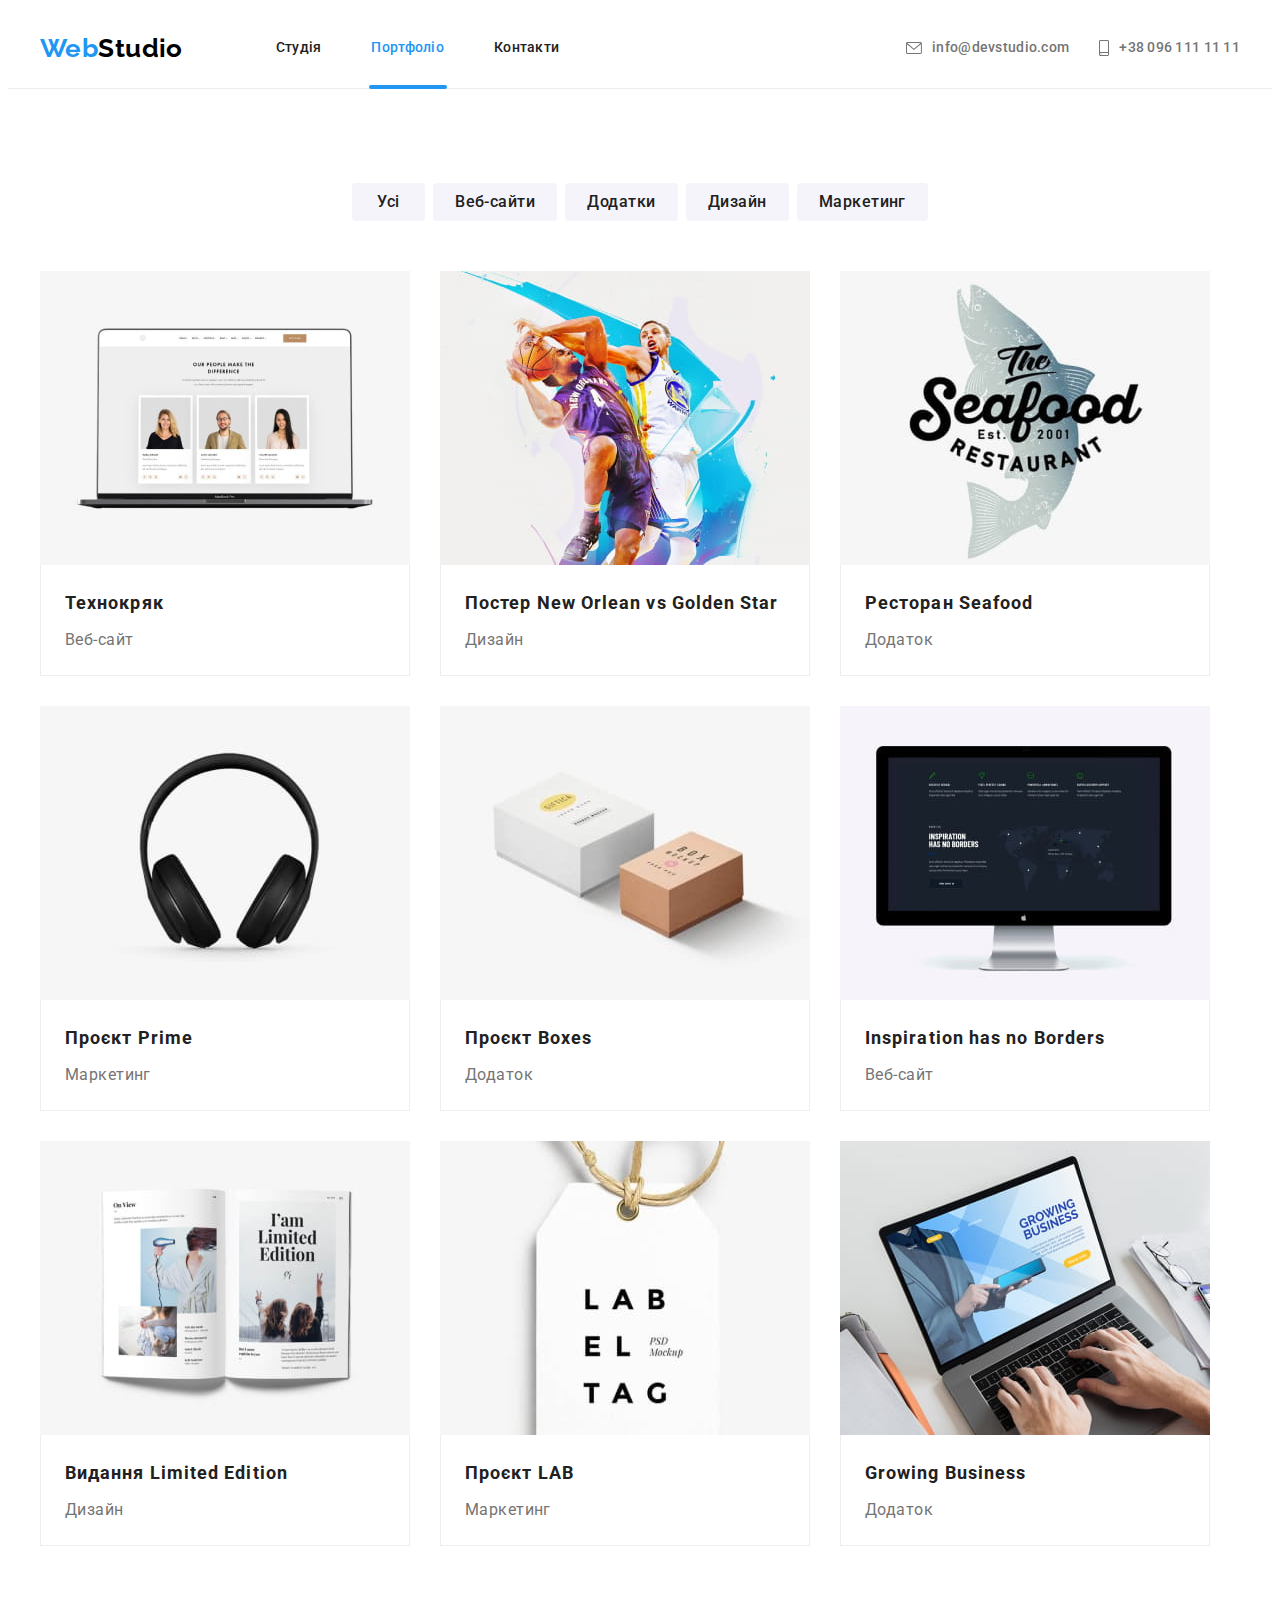
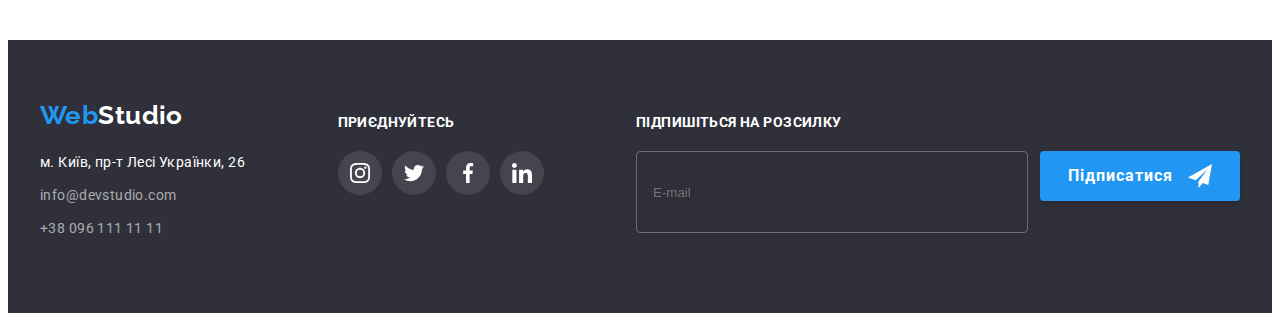
==== portfolio.html @ 0dd2a216 "Copy goit-markup-hw-06" ====
<!DOCTYPE html>
<html lang="uk">
  <head>
    <meta charset="UTF-8" />
    <meta http-equiv="X-UA-Compatible" content="IE=edge" />
    <meta name="viewport" content="width=device-width, initial-scale=1.0" />
    <title>WebStudio</title>
    <link rel="preconnect" href="https://fonts.googleapis.com" />
    <link rel="preconnect" href="https://fonts.gstatic.com" crossorigin />
    <link
      href="https://fonts.googleapis.com/css2?family=Raleway:wght@700&family=Roboto:wght@400;500;700;900&display=swap"
      rel="stylesheet"
    />
    <link
      rel="stylesheet"
      href="https://cdnjs.cloudflare.com/ajax/libs/modern-normalize/1.1.0/modern-normalize.min.css"
      integrity="sha512-wpPYUAdjBVSE4KJnH1VR1HeZfpl1ub8YT/NKx4PuQ5NmX2tKuGu6U/JRp5y+Y8XG2tV+wKQpNHVUX03MfMFn9Q=="
      crossorigin="anonymous"
      referrerpolicy="no-referrer"
    />
    <link rel="stylesheet" href="./css/styles.css" />
  </head>

  <body>
    <header class="header">
      <div class="container header-container">
        <nav class="navigation">
          <a class="logo" href="./index.html" lang="en"
            >Web<span class="color-dark">Studio</span></a
          >

          <ul class="nav-list list">
            <li class="item">
              <a class="nav-list-link link" href="./index.html">Студія</a>
            </li>
            <li class="item">
              <a class="nav-list-link link active" href="./portfolio.html">Портфоліо</a>
            </li>
            <li class="item"><a class="nav-list-link link" href="#">Контакти</a></li>
          </ul>
        </nav>
        <ul class="contacts-list list">
          <li class="item">
            <a class="link" href="mailto:info@devstudio.com" lang="en">
              <svg class="icon" width="16" height="12">
                <use href="./images/sprite.svg#envelope"></use>
              </svg>
              info@devstudio.com</a
            >
          </li>
          <li class="item">
            <a class="link" href="tel:+380961111111">
              <svg class="icon" width="10" height="16">
                <use href="./images/sprite.svg#smartphone"></use>
              </svg>
              +38 096 111 11 11
            </a>
          </li>
        </ul>
      </div>
    </header>
    <main>
      <h1 class="visually-hidden">Портфоліо</h1>

      <section class="portfolio section">
        <div class="container">
          <ul class="list portfolio-filters-list">
            <li><button class="portfolio-filters-button button" type="button">Усі</button></li>
            <li>
              <button class="portfolio-filters-button button" type="button">Веб-сайти</button>
            </li>
            <li><button class="portfolio-filters-button button" type="button">Додатки</button></li>
            <li><button class="portfolio-filters-button button" type="button">Дизайн</button></li>
            <li>
              <button class="portfolio-filters-button button" type="button">Маркетинг</button>
            </li>
          </ul>

          <ul class="list portfolio-projects-list">
            <li class="item">
              <a href="#" class="link">
                <div class="portfolio-item-wrap">
                  <img src="./images/portfolio-1.jpg" alt="Веб-сайт Технокряк" width="370" />
                  <p class="portfolio-projects-text">
                    Ресурс пропонує комплексні пропозиції з різним рівнем функціоналу та сервісів.
                    Все це дозволить відвідувачу отримати вичерпні відомості про компанію чи
                    приватну особу.
                  </p>
                </div>

                <div class="content">
                  <h2 class="title">Технокряк</h2>
                  <p class="text">Веб-сайт</p>
                </div>
              </a>
            </li>
            <li class="item">
              <a href="#" class="link">
                <div class="portfolio-item-wrap">
                  <img src="./images/portfolio-2.jpg" alt="Постер" width="370" />
                  <p class="portfolio-projects-text">
                    Ресурс пропонує комплексні пропозиції з різним рівнем функціоналу та сервісів.
                    Все це дозволить відвідувачу отримати вичерпні відомості про компанію чи
                    приватну особу.
                  </p>
                </div>

                <div class="content">
                  <h2 class="title">Постер New Orlean vs Golden Star</h2>
                  <p class="text">Дизайн</p>
                </div>
              </a>
            </li>
            <li class="item">
              <a href="#" class="link">
                <div class="portfolio-item-wrap">
                  <img src="./images/portfolio-3.jpg" alt="Логотип ресторану" width="370" />
                  <p class="portfolio-projects-text">
                    Ресурс пропонує комплексні пропозиції з різним рівнем функціоналу та сервісів.
                    Все це дозволить відвідувачу отримати вичерпні відомості про компанію чи
                    приватну особу.
                  </p>
                </div>

                <div class="content">
                  <h2 class="title">Ресторан Seafood</h2>
                  <p class="text">Додаток</p>
                </div>
              </a>
            </li>
            <li class="item">
              <a href="#" class="link">
                <div class="portfolio-item-wrap">
                  <img src="./images/portfolio-4.jpg" alt="Навушники" width="370" />
                  <p class="portfolio-projects-text">
                    Ресурс пропонує комплексні пропозиції з різним рівнем функціоналу та сервісів.
                    Все це дозволить відвідувачу отримати вичерпні відомості про компанію чи
                    приватну особу.
                  </p>
                </div>

                <div class="content">
                  <h2 class="title">Проєкт Prime</h2>
                  <p class="text">Маркетинг</p>
                </div>
              </a>
            </li>
            <li class="item">
              <a href="#" class="link">
                <div class="portfolio-item-wrap">
                  <img src="./images/portfolio-5.jpg" alt="Дві коробки" width="370" />
                  <p class="portfolio-projects-text">
                    Ресурс пропонує комплексні пропозиції з різним рівнем функціоналу та сервісів.
                    Все це дозволить відвідувачу отримати вичерпні відомості про компанію чи
                    приватну особу.
                  </p>
                </div>

                <div class="content">
                  <h2 class="title">Проєкт Boxes</h2>
                  <p class="text">Додаток</p>
                </div>
              </a>
            </li>
            <li class="item">
              <a href="#" class="link">
                <div class="portfolio-item-wrap">
                  <img src="./images/portfolio-6.jpg" alt="Монітор" width="370" />
                  <p class="portfolio-projects-text">
                    Ресурс пропонує комплексні пропозиції з різним рівнем функціоналу та сервісів.
                    Все це дозволить відвідувачу отримати вичерпні відомості про компанію чи
                    приватну особу.
                  </p>
                </div>

                <div class="content">
                  <h2 class="title">Inspiration has no Borders</h2>
                  <p class="text">Веб-сайт</p>
                </div>
              </a>
            </li>
            <li class="item">
              <a href="#" class="link">
                <div class="portfolio-item-wrap">
                  <img src="./images/portfolio-7.jpg" alt="Журнал" width="370" />
                  <p class="portfolio-projects-text">
                    Ресурс пропонує комплексні пропозиції з різним рівнем функціоналу та сервісів.
                    Все це дозволить відвідувачу отримати вичерпні відомості про компанію чи
                    приватну особу.
                  </p>
                </div>

                <div class="content">
                  <h2 class="title">Видання Limited Edition</h2>
                  <p class="text">Дизайн</p>
                </div>
              </a>
            </li>
            <li class="item">
              <a href="#" class="link">
                <div class="portfolio-item-wrap">
                  <img src="./images/portfolio-8.jpg" alt="Бірка" width="370" />
                  <p class="portfolio-projects-text">
                    Ресурс пропонує комплексні пропозиції з різним рівнем функціоналу та сервісів.
                    Все це дозволить відвідувачу отримати вичерпні відомості про компанію чи
                    приватну особу.
                  </p>
                </div>

                <div class="content">
                  <h2 class="title">Проєкт LAB</h2>
                  <p class="text">Маркетинг</p>
                </div>
              </a>
            </li>
            <li class="item">
              <a href="#" class="link">
                <div class="portfolio-item-wrap">
                  <img src="./images/portfolio-9.jpg" alt="Ноутбук" width="370" />
                  <p class="portfolio-projects-text">
                    Ресурс пропонує комплексні пропозиції з різним рівнем функціоналу та сервісів.
                    Все це дозволить відвідувачу отримати вичерпні відомості про компанію чи
                    приватну особу.
                  </p>
                </div>

                <div class="content">
                  <h2 class="title">Growing Business</h2>
                  <p class="text">Додаток</p>
                </div>
              </a>
            </li>
          </ul>
        </div>
      </section>
    </main>

    <footer class="page-footer">
      <div class="container">
        <div class="footer-content">
          <h2 class="visually-hidden">Footer</h2>

          <div class="address-content">
            <a class="logo" href="./index.html" lang="en"
              >Web<span class="color-white">Studio</span></a
            >
            <address>
              <ul class="address-list list">
                <li>
                  <a
                    class="link map"
                    href="https://goo.gl/maps/CPtrU1FHBa2aNyZL9"
                    target="_blank"
                    rel="noopener noreferrer nofollow"
                    >м. Київ, пр-т Лесі Українки, 26</a
                  >
                </li>
                <li>
                  <a class="link" href="mailto:info@devstudio.com">info@devstudio.com</a>
                </li>
                <li>
                  <a class="link" href="tel:+380961111111">+38 096 111 11 11</a>
                </li>
              </ul>
            </address>
          </div>

          <div class="socials-content">
            <h3 class="subtitle">Приєднуйтесь</h3>
            <ul class="socials list">
              <li>
                <a class="socials-item" aria-label="instagram" href="#">
                  <svg class="icon" width="20" height="20">
                    <use href="./images/sprite.svg#instagram"></use>
                  </svg>
                </a>
              </li>
              <li>
                <a class="socials-item" aria-label="twitter" href="#">
                  <svg class="icon" width="20" height="20">
                    <use href="./images/sprite.svg#twitter"></use>
                  </svg>
                </a>
              </li>
              <li>
                <a class="socials-item" aria-label="facebook" href="#">
                  <svg class="icon" width="20" height="20">
                    <use href="./images/sprite.svg#facebook"></use>
                  </svg>
                </a>
              </li>
              <li>
                <a class="socials-item" aria-label="linkedin" href="#">
                  <svg class="icon" width="20" height="20">
                    <use href="./images/sprite.svg#linkedin"></use>
                  </svg>
                </a>
              </li>
            </ul>
          </div>

          <div class="subscribe-content">
            <form class="subscribe-form subtitle" action="javascript:void(0);">
              <label class="subscribe-title" for="email">Підпишіться на розсилку</label>
              <div class="subscribe-wrap">
                <input
                  class="subscribe-input"
                  name="email"
                  type="email"
                  placeholder="E-mail"
                  id="email"
                />
                <button class="subscribe-button button" type="submit">
                  Підписатися
                  <svg class="subscribe-button-icon" width="24" height="24">
                    <use href="./images/sprite.svg#send"></use>
                  </svg>
                </button>
              </div>
            </form>
          </div>
        </div>
      </div>
    </footer>
  </body>
</html>
---- css/styles.css ----
:root {
  --primary-light-color: #ffffff;
  --secondary-light-color: #f5f4fa;
  --third-light-color: #757575;
  --primary-dark-color: #000000;
  --secondary-dark-color: #2f303a;
  --primary-text-color: #212121;
  --primary-icon-color: #afb1b8;
  --secondary-active-color: #188ce8;
  --primary-active-color: #2196f3;

  --animation-timing-function: cubic-bezier(0.4, 0, 0.2, 1);
}

body {
  color: var(--primary-text-color);
  font-family: 'Roboto', sans-serif;
  font-size: 14px;
  letter-spacing: 0.03em;
}

h1,
h2,
h3,
h4,
h5,
h6,
p {
  margin: 0;
}

ul,
ol {
  margin: 0;
  padding-left: 0;
}

img {
  display: block;
}

/* ---------------------LIST--------------------- */
.list {
  list-style-type: none;
}

/* ---------------------LINK--------------------- */
.link {
  text-decoration: none;
}

/* ---------------------VISUALLY-HIDDEN--------------------- */
.visually-hidden {
  position: absolute;
  white-space: nowrap;
  width: 1px;
  height: 1px;
  overflow: hidden;
  border: 0;
  padding: 0;
  clip: rect(0 0 0 0);
  clip-path: inset(50%);
  margin: -1px;
}

/* ---------------------TITLE--------------------- */
.title {
  margin-bottom: 50px;

  font-weight: 700;
  font-size: 36px;
  line-height: 1.17;
  text-align: center;
}

/* ---------------------CONTAINER--------------------- */
.container {
  width: 1200px;
  padding: 0 15px;
  margin-left: auto;
  margin-right: auto;
}

/* ---------------------SECTION--------------------- */

.section {
  padding-top: 94px;
  padding-bottom: 94px;
}

/* ---------------------LOGO--------------------- */
.logo {
  color: #2196f3;
  text-decoration: none;
  font-family: 'Raleway', sans-serif;
  font-weight: 700;
  font-size: 26px;
  line-height: 1.19;
}

.color-dark {
  color: var(--primary-dark-color);
}

.color-white {
  color: var(--primary-light-color);
}

/* ---------------------SOCIALS--------------------- */

.socials {
  display: flex;
  column-gap: 10px;
}

.socials-item {
  display: flex;
  justify-content: center;
  align-items: center;
  width: 44px;
  height: 44px;
  border-radius: 50%;

  transition: color 250ms var(--animation-timing-function),
    background-color 250ms var(--animation-timing-function);
}

.icon {
  fill: currentColor;
}

/* ---------------------BUTTON--------------------- */
.button {
  min-width: 200px;
  height: 50px;
  padding-top: 10px;
  padding-bottom: 10px;

  color: var(--primary-light-color);
  background-color: var(--primary-active-color);

  font-family: inherit;
  font-weight: 700;
  font-size: 16px;
  line-height: 1.88;
  letter-spacing: 0.06em;
  cursor: pointer;
  border: none;
  border-radius: 4px;

  box-shadow: 0px 4px 4px rgba(0, 0, 0, 0.15);

  transition: background-color 250ms var(--animation-timing-function);
}

.button:hover,
.button:focus {
  background-color: var(--secondary-active-color);
}

/* ---------------------HEADER--------------------- */
.header {
  border-bottom: 1px solid #ececec;
}

.header-container {
  display: flex;
}

.header .link {
  display: block;
  padding-top: 32px;
  padding-bottom: 32px;

  color: inherit;
  font-weight: 500;
  line-height: 1.14;
  letter-spacing: 0.02em;

  transition: color 250ms var(--animation-timing-function);
}

.header .link:hover,
.header .link:focus {
  color: var(--primary-active-color);
}

.header .icon {
  margin-right: 10px;
}

.contacts-list {
  display: flex;
  margin-left: auto;
  column-gap: 30px;
}

.contacts-list .link {
  display: flex;
  align-items: center;

  color: var(--third-light-color);
}

/* ---------------------NAVIGATION--------------------- */
.navigation {
  display: flex;
  align-items: center;
}

.nav-list {
  display: flex;
  margin-left: 93px;
  column-gap: 50px;
}

.nav-list-link {
  position: relative;
}

.nav-list .active {
  color: var(--primary-active-color);
}

.nav-list .active::after {
  position: absolute;
  left: -4%;
  right: -4%;
  bottom: -1px;

  content: '';
  height: 4px;
  border-radius: 2px;
  background-color: var(--primary-active-color);
}

/* ---------------------HERO--------------------- */
.hero {
  background-color: #c4c4c4;
  text-align: center;
}

.hero .fluid-container {
  max-width: 1600px;
  height: 600px;
  padding-top: 200px;
  padding-bottom: 200px;
  margin-left: auto;
  margin-right: auto;

  background-image: linear-gradient(rgba(47, 48, 58, 0.4), rgba(47, 48, 58, 0.4)),
    url(../images/hero-bg.jpg);
  background-size: cover;
  background-position: center;
}

.hero .title {
  margin-bottom: 30px;

  color: var(--primary-light-color);
  font-weight: 900;
  font-size: 44px;
  line-height: 1.36;
  letter-spacing: 0.06em;
  text-transform: uppercase;
}

.hero .button {
  width: auto;
  padding-right: 32px;
  padding-left: 32px;
}

.hero .button:hover,
.hero .button:focus {
  background-color: var(--secondary-active-color);
}

/* ---------------------QUALITY--------------------- */
.quality {
  padding-bottom: 0;
}

.quality .list {
  display: flex;
  flex-wrap: wrap;
  column-gap: 30px;
}

.quality .item {
  flex-basis: 270px;
}

.quality .fluid-icon {
  display: flex;
  justify-content: center;
  align-items: center;
  width: 270px;
  height: 120px;
  margin-bottom: 30px;

  background-color: var(--secondary-light-color);
  border-radius: 4px;
}

.quality .subtitle {
  margin-bottom: 10px;

  font-size: 14px;
  line-height: 1.14;
  text-transform: uppercase;
}

.quality .text {
  color: var(--third-light-color);
  line-height: 1.71;
}

/* ---------------------JOB--------------------- */
.job .list {
  display: flex;
  flex-wrap: wrap;
  column-gap: 30px;
}

.job-img-wrap {
  position: relative;
}

.job-subtitle {
  position: absolute;
  bottom: 0;

  display: flex;
  justify-content: center;
  align-items: center;
  width: 100%;
  height: 70px;
  background-color: rgba(47, 48, 58, 0.8);

  font-size: 14px;
  line-height: 1.14;
  text-transform: uppercase;
  color: #ffffff;
}

/* ---------------------TEAM--------------------- */
.team {
  background-color: var(--secondary-light-color);
}

.team-list {
  display: flex;
  flex-wrap: wrap;
  column-gap: 30px;

  font-size: 16px;
  line-height: 1.19;
}

.team-item {
  flex-basis: 270px;

  background-color: var(--primary-light-color);
  text-align: center;
  border-bottom-left-radius: 4px;
  border-bottom-right-radius: 4px;
  box-shadow: 0px 1px 3px rgba(0, 0, 0, 0.12), 0px 1px 1px rgba(0, 0, 0, 0.14),
    0px 2px 1px rgba(0, 0, 0, 0.2);
}

.team .content {
  padding-top: 30px;
  padding-bottom: 30px;
  padding-left: 32px;
  padding-right: 32px;
}

.team .subtitle {
  margin-bottom: 10px;

  font-size: 16px;
  font-weight: 500;
}

.team .text {
  margin-bottom: 16px;

  color: var(--third-light-color);
}

.team .socials-item {
  color: var(--primary-icon-color);
  background-color: inherit;
}

.team .socials-item:hover,
.team .socials-item:focus {
  color: var(--primary-light-color);
  background-color: var(--primary-active-color);
}

.team .icon {
  fill: currentColor;
}

/* ---------------------CLIENTS--------------------- */
.clients .list {
  display: flex;
  column-gap: 30px;
}

.clients .fluid-icon {
  display: flex;
  width: 170px;
  height: 92px;
  justify-content: center;
  align-items: center;

  color: var(--primary-icon-color);
  border: 1px solid var(--primary-icon-color);
  border-radius: 4px;

  transition: color 250ms var(--animation-timing-function),
    border-color 250ms var(--animation-timing-function);
}

.clients .fluid-icon:hover,
.clients .fluid-icon:focus {
  color: var(--primary-active-color);
  border-color: var(--primary-active-color);
}

.clients .icon {
  display: block;

  fill: currentColor;
}

/* ---------------------PORTFOLIO--------------------- */
.portfolio-filters-list {
  display: flex;
  justify-content: center;
  column-gap: 8px;
  margin-bottom: 50px;
}

.portfolio-filters-button {
  min-width: 73px;
  height: 38px;
  padding: 6px 22px;

  font-weight: 500;
  font-size: 16px;
  line-height: 1.63;
  letter-spacing: 0.03em;

  color: var(--primary-text-color);
  background-color: var(--secondary-light-color);

  box-shadow: none;

  transition: color 250ms var(--animation-timing-function),
    background-color 250ms var(--animation-timing-function),
    box-shadow 250ms var(--animation-timing-function);
}

.portfolio-filters-button:hover,
.portfolio-filters-button:focus {
  color: var(--primary-light-color);
  background-color: var(--primary-active-color);

  box-shadow: 0px 3px 1px rgba(0, 0, 0, 0.1), 0px 1px 2px rgba(0, 0, 0, 0.08),
    0px 2px 2px rgba(0, 0, 0, 0.12);
}

.portfolio-projects-list {
  display: flex;
  flex-wrap: wrap;
  gap: 30px;
}

.portfolio .item {
  flex-basis: 370px;

  transition: box-shadow 250ms var(--animation-timing-function);
}

.portfolio .item:hover,
.portfolio .item:focus {
  box-shadow: 0px 1px 1px rgba(0, 0, 0, 0.12), 0px 4px 4px rgba(0, 0, 0, 0.06),
    1px 4px 6px rgba(0, 0, 0, 0.16);
}

.portfolio-item-wrap {
  position: relative;
  overflow: hidden;
}

.portfolio-projects-text {
  position: absolute;
  top: 0;
  left: 0;
  width: 100%;
  height: 100%;
  padding: 63px 24px 0;
  transform: translate(0, 100%);

  transition: transform 250ms var(--animation-timing-function);

  background-color: rgba(33, 150, 243, 0.9);

  font-size: 18px;
  line-height: 1.56;
  color: var(--primary-light-color);
}

.portfolio .link:hover .portfolio-projects-text,
.portfolio .link:focus .portfolio-projects-text {
  transform: translate(0);
}

.portfolio .content {
  padding: 20px 24px;

  border-right: 1px solid #eeeeee;
  border-left: 1px solid #eeeeee;
  border-bottom: 1px solid #eeeeee;
}

.portfolio-projects-list .title {
  margin-bottom: 4px;

  text-align: left;
  font-size: 18px;
  line-height: 2;
  letter-spacing: 0.06em;
  color: var(--primary-text-color);
}

.portfolio-projects-list .text {
  color: var(--third-light-color);
  font-size: 16px;
  line-height: 1.88;
}

/* ---------------------FOOTER--------------------- */
.page-footer {
  background-color: var(--secondary-dark-color);
  padding-top: 60px;
  padding-bottom: 60px;
}

.footer-content {
  display: flex;
  justify-content: space-between;
}

.page-footer .content {
  width: 231px;
}

.socials-content {
  padding-top: 15px;
}

.page-footer .subtitle {
  margin-bottom: 20px;

  text-transform: uppercase;
  font-size: 14px;
  font-weight: 700;
  line-height: 1.14;

  color: var(--primary-light-color);
}

.page-footer .logo {
  display: inline-block;

  margin-bottom: 20px;
}

.address-list {
  display: flex;
  flex-direction: column;
  row-gap: 9px;
}

.page-footer .link {
  color: rgba(255, 255, 255, 0.6);
  font-style: normal;
  line-height: 1.71;

  transition: color 250ms var(--animation-timing-function);
}

.page-footer .link:hover,
.page-footer .link:focus {
  color: var(--primary-active-color);
}

.page-footer .map {
  color: var(--primary-light-color);
}

.page-footer .socials-item {
  color: var(--primary-light-color);
  background-color: rgba(255, 255, 255, 0.1);
}

.page-footer .socials-item:hover,
.page-footer .socials-item:focus {
  background-color: var(--primary-active-color);
}

.subscribe-content {
  padding-top: 15px;
}

.subscribe-title {
  display: block;
  margin-bottom: 20px;
}

.subscribe-wrap {
  display: flex;
}

.subscribe-input {
  width: 358px;
  height: 50px;
  padding: 15px 16px;

  border: 1px solid rgba(255, 255, 255, 0.3);
  filter: drop-shadow(0px 4px 4px rgba(0, 0, 0, 0.15));
  border-radius: 4px;

  background-color: inherit;
  color: var(--primary-light-color);
}

.subscribe-button {
  position: relative;

  padding-left: 28px;
  padding-right: 62px;
  margin-left: 12px;

  text-align: left;
}

.subscribe-button-icon {
  position: absolute;
  top: 50%;
  right: 28px;
  margin-left: 10px;

  transform: translateY(-50%);
}

/* ---------------------MODAL--------------------- */
.backdrop {
  position: fixed;
  top: 0;
  left: 0;
  width: 100vw;
  height: 100vh;

  background-color: rgba(0, 0, 0, 0.2);
  opacity: 1;

  transition: opacity 250ms var(--animation-timing-function);
}

.is-hidden {
  opacity: 0;
  pointer-events: none;
}

.modal {
  position: absolute;
  width: 528px;
  height: 581px;
  padding: 40px;
  top: 50%;
  left: 50%;
  transform: translate(-50%, -50%) scale(1);

  background-color: var(--primary-light-color);
  box-shadow: 0px 1px 3px rgba(0, 0, 0, 0.12), 0px 1px 1px rgba(0, 0, 0, 0.14),
    0px 2px 1px rgba(0, 0, 0, 0.2);
  border-radius: 4px;

  transition: transform 250ms var(--animation-timing-function);
}

.is-hidden .modal {
  transform: translate(-50%, -50%) scale(1.1);
}

.modal-close {
  position: absolute;
  top: 8px;
  right: 8px;
  width: 30px;
  height: 30px;
  padding: 6px;

  border-radius: 50%;
  border: 1px solid rgba(0, 0, 0, 0.1);
  background-color: var(--primary-light-color);

  cursor: pointer;
}

.modal-close-img {
  position: absolute;
  top: 50%;
  left: 50%;

  transform: translate(-50%, -50%);

  transition: fill 250ms var(--animation-timing-function);
}

.modal-close-img:hover,
.modal-close-img:focus {
  fill: var(--primary-active-color);
}

/* ---------------------LEAD-FORM--------------------- */

.lead-form {
  text-align: center;
}

.lead-form-title {
  margin-bottom: 12px;

  font-weight: 700;
  font-size: 20px;
  line-height: 1.15;
}

.lead-form-label {
  display: block;
  margin-bottom: 4px;

  text-align: left;
  font-size: 12px;
  line-height: 1.17;
  letter-spacing: 0.01em;

  color: var(--third-light-color);
}

.lead-form-wrap {
  position: relative;

  margin-bottom: 10px;
}

.lead-form-field {
  width: 100%;
  height: 40px;
  margin: 0;
  padding: 12px 16px 12px 42px;

  border: 1px solid rgba(33, 33, 33, 0.2);
  border-radius: 4px;

  transition: border-color 250ms var(--animation-timing-function);
}

.lead-form-field-comment {
  height: 120px;
  margin-bottom: 20px;
  padding-left: 12px;

  resize: none;
}

.lead-form-field:focus {
  outline: transparent;

  border-color: var(--primary-active-color);
}

.lead-form-field-comment::placeholder {
  font-size: 12px;
  line-height: 14px;
  letter-spacing: 0.01em;

  color: rgba(117, 117, 117, 0.5);
}

.lead-form-icon {
  position: absolute;
  left: 12px;
  top: 50%;

  fill: var(--primary-text-color);

  transform: translateY(-50%);

  transition: fill 250ms var(--animation-timing-function);
}

.lead-form-field:focus + .lead-form-icon {
  fill: var(--primary-active-color);
}

.lead-checkbox-label {
  display: flex;
  align-items: center;
  justify-content: center;

  margin-bottom: 30px;
}

.lead-checkbox-wrap {
  position: relative;

  width: 16px;
  height: 15px;

  margin-right: 7px;
}

.lead-checkbox-icon {
  position: absolute;
  top: 0;
  left: 0;
  width: 100%;
  height: 100%;

  transition: opacity 250ms var(--animation-timing-function);
}

.checked-icon {
  border-radius: 2px;
  background-color: var(--primary-active-color);
}

.lead-orig-checkbox:checked ~ .empty-icon {
  opacity: 0;
}

.lead-orig-checkbox:not(:checked) ~ .checked-icon {
  opacity: 0;
}

.lead-checkbox-text {
  font-size: 14px;
  line-height: 1.71;

  color: var(--third-light-color);
}

.lead-checkbox-link {
  margin-left: 4px;

  color: var(--primary-active-color);
}
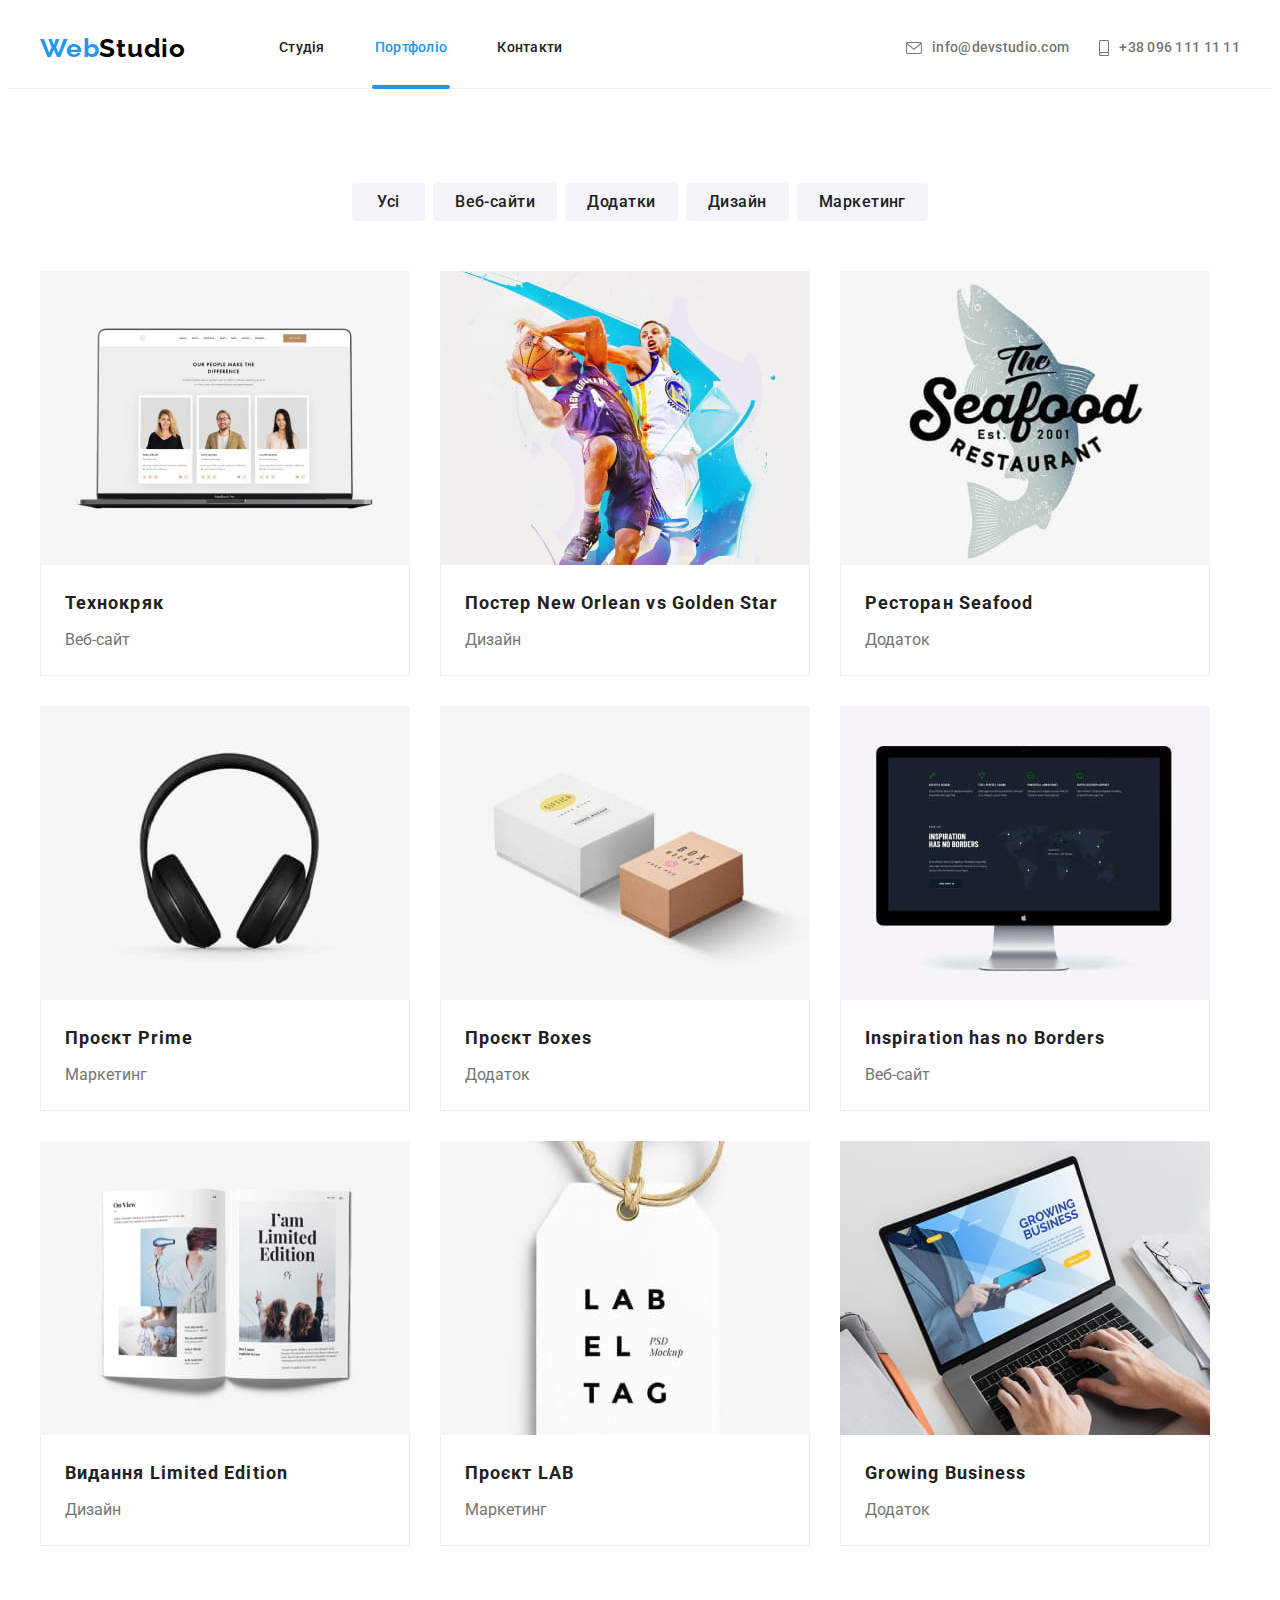
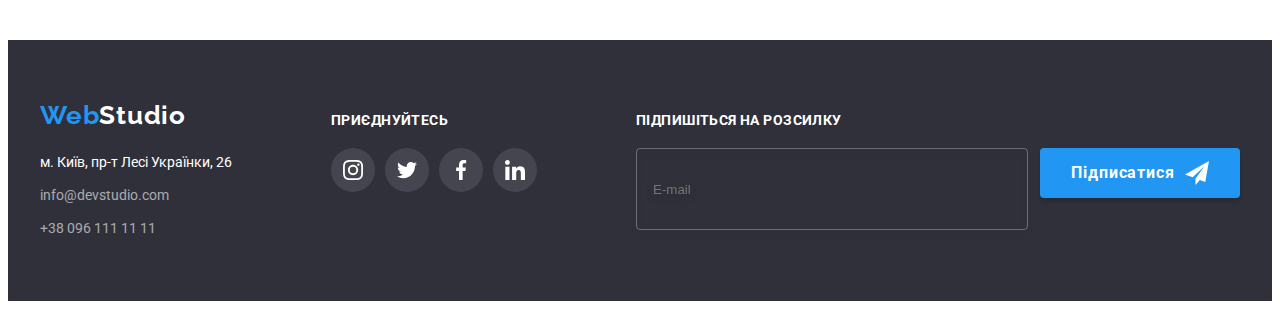
==== commit 38d46cc9: "Recast in scss" ====
--- a/portfolio.html
+++ b/portfolio.html
@@ -18,39 +18,44 @@
       crossorigin="anonymous"
       referrerpolicy="no-referrer"
     />
-    <link rel="stylesheet" href="./css/styles.css" />
+    <link rel="stylesheet" href="./css/main.min.css" />
   </head>
 
   <body>
-    <header class="header">
-      <div class="container header-container">
+    <header class="page-header">
+      <div class="container container--header">
         <nav class="navigation">
           <a class="logo" href="./index.html" lang="en"
-            >Web<span class="color-dark">Studio</span></a
+            >Web<span class="logo--color-dark">Studio</span></a
           >
 
-          <ul class="nav-list list">
-            <li class="item">
-              <a class="nav-list-link link" href="./index.html">Студія</a>
-            </li>
-            <li class="item">
-              <a class="nav-list-link link active" href="./portfolio.html">Портфоліо</a>
-            </li>
-            <li class="item"><a class="nav-list-link link" href="#">Контакти</a></li>
+          <ul class="navigation__list list">
+            <li class="navigation__item">
+              <a class="navigation__link link" href="./index.html">Студія</a>
+            </li>
+            <li class="navigation__item">
+              <a class="navigation__link link navigation__link--active" href="./portfolio.html"
+                >Портфоліо</a
+              >
+            </li>
+            <li class="navigation__item">
+              <a class="navigation__link link" href="#">Контакти</a>
+            </li>
           </ul>
         </nav>
-        <ul class="contacts-list list">
-          <li class="item">
-            <a class="link" href="mailto:info@devstudio.com" lang="en">
-              <svg class="icon" width="16" height="12">
+
+        <ul class="contacts list">
+          <li class="contacts__item">
+            <a class="contacts__link link" href="mailto:info@devstudio.com" lang="en">
+              <svg class="contacts__icon" width="16" height="12">
                 <use href="./images/sprite.svg#envelope"></use>
               </svg>
               info@devstudio.com</a
             >
           </li>
-          <li class="item">
-            <a class="link" href="tel:+380961111111">
-              <svg class="icon" width="10" height="16">
+          <li class="contacts__item">
+            <a class="contacts__link link" href="tel:+380961111111">
+              <svg class="contacts__icon" width="10" height="16">
                 <use href="./images/sprite.svg#smartphone"></use>
               </svg>
               +38 096 111 11 11
@@ -59,174 +64,215 @@
         </ul>
       </div>
     </header>
+
     <main>
       <h1 class="visually-hidden">Портфоліо</h1>
 
-      <section class="portfolio section">
+      <section class="portfolio">
         <div class="container">
-          <ul class="list portfolio-filters-list">
-            <li><button class="portfolio-filters-button button" type="button">Усі</button></li>
-            <li>
-              <button class="portfolio-filters-button button" type="button">Веб-сайти</button>
-            </li>
-            <li><button class="portfolio-filters-button button" type="button">Додатки</button></li>
-            <li><button class="portfolio-filters-button button" type="button">Дизайн</button></li>
-            <li>
-              <button class="portfolio-filters-button button" type="button">Маркетинг</button>
+          <ul class="list portfolio__filters">
+            <li><button class="portfolio__button button" type="button">Усі</button></li>
+            <li>
+              <button class="portfolio__button button" type="button">Веб-сайти</button>
+            </li>
+            <li><button class="portfolio__button button" type="button">Додатки</button></li>
+            <li><button class="portfolio__button button" type="button">Дизайн</button></li>
+            <li>
+              <button class="portfolio__button button" type="button">Маркетинг</button>
             </li>
           </ul>
 
-          <ul class="list portfolio-projects-list">
-            <li class="item">
-              <a href="#" class="link">
-                <div class="portfolio-item-wrap">
+          <ul class="list portfolio__projects">
+            <li class="portfolio__item">
+              <a href="#" class="portfolio__link link">
+                <div class="portfolio__wrap">
                   <img src="./images/portfolio-1.jpg" alt="Веб-сайт Технокряк" width="370" />
-                  <p class="portfolio-projects-text">
-                    Ресурс пропонує комплексні пропозиції з різним рівнем функціоналу та сервісів.
-                    Все це дозволить відвідувачу отримати вичерпні відомості про компанію чи
-                    приватну особу.
-                  </p>
-                </div>
-
-                <div class="content">
-                  <h2 class="title">Технокряк</h2>
-                  <p class="text">Веб-сайт</p>
-                </div>
-              </a>
-            </li>
-            <li class="item">
-              <a href="#" class="link">
-                <div class="portfolio-item-wrap">
-                  <img src="./images/portfolio-2.jpg" alt="Постер" width="370" />
-                  <p class="portfolio-projects-text">
-                    Ресурс пропонує комплексні пропозиції з різним рівнем функціоналу та сервісів.
-                    Все це дозволить відвідувачу отримати вичерпні відомості про компанію чи
-                    приватну особу.
-                  </p>
-                </div>
-
-                <div class="content">
-                  <h2 class="title">Постер New Orlean vs Golden Star</h2>
-                  <p class="text">Дизайн</p>
-                </div>
-              </a>
-            </li>
-            <li class="item">
-              <a href="#" class="link">
-                <div class="portfolio-item-wrap">
-                  <img src="./images/portfolio-3.jpg" alt="Логотип ресторану" width="370" />
-                  <p class="portfolio-projects-text">
-                    Ресурс пропонує комплексні пропозиції з різним рівнем функціоналу та сервісів.
-                    Все це дозволить відвідувачу отримати вичерпні відомості про компанію чи
-                    приватну особу.
-                  </p>
-                </div>
-
-                <div class="content">
-                  <h2 class="title">Ресторан Seafood</h2>
-                  <p class="text">Додаток</p>
-                </div>
-              </a>
-            </li>
-            <li class="item">
-              <a href="#" class="link">
-                <div class="portfolio-item-wrap">
-                  <img src="./images/portfolio-4.jpg" alt="Навушники" width="370" />
-                  <p class="portfolio-projects-text">
-                    Ресурс пропонує комплексні пропозиції з різним рівнем функціоналу та сервісів.
-                    Все це дозволить відвідувачу отримати вичерпні відомості про компанію чи
-                    приватну особу.
-                  </p>
-                </div>
-
-                <div class="content">
-                  <h2 class="title">Проєкт Prime</h2>
-                  <p class="text">Маркетинг</p>
-                </div>
-              </a>
-            </li>
-            <li class="item">
-              <a href="#" class="link">
-                <div class="portfolio-item-wrap">
-                  <img src="./images/portfolio-5.jpg" alt="Дві коробки" width="370" />
-                  <p class="portfolio-projects-text">
-                    Ресурс пропонує комплексні пропозиції з різним рівнем функціоналу та сервісів.
-                    Все це дозволить відвідувачу отримати вичерпні відомості про компанію чи
-                    приватну особу.
-                  </p>
-                </div>
-
-                <div class="content">
-                  <h2 class="title">Проєкт Boxes</h2>
-                  <p class="text">Додаток</p>
-                </div>
-              </a>
-            </li>
-            <li class="item">
-              <a href="#" class="link">
-                <div class="portfolio-item-wrap">
-                  <img src="./images/portfolio-6.jpg" alt="Монітор" width="370" />
-                  <p class="portfolio-projects-text">
-                    Ресурс пропонує комплексні пропозиції з різним рівнем функціоналу та сервісів.
-                    Все це дозволить відвідувачу отримати вичерпні відомості про компанію чи
-                    приватну особу.
-                  </p>
-                </div>
-
-                <div class="content">
-                  <h2 class="title">Inspiration has no Borders</h2>
-                  <p class="text">Веб-сайт</p>
-                </div>
-              </a>
-            </li>
-            <li class="item">
-              <a href="#" class="link">
-                <div class="portfolio-item-wrap">
-                  <img src="./images/portfolio-7.jpg" alt="Журнал" width="370" />
-                  <p class="portfolio-projects-text">
-                    Ресурс пропонує комплексні пропозиції з різним рівнем функціоналу та сервісів.
-                    Все це дозволить відвідувачу отримати вичерпні відомості про компанію чи
-                    приватну особу.
-                  </p>
-                </div>
-
-                <div class="content">
-                  <h2 class="title">Видання Limited Edition</h2>
-                  <p class="text">Дизайн</p>
-                </div>
-              </a>
-            </li>
-            <li class="item">
-              <a href="#" class="link">
-                <div class="portfolio-item-wrap">
-                  <img src="./images/portfolio-8.jpg" alt="Бірка" width="370" />
-                  <p class="portfolio-projects-text">
-                    Ресурс пропонує комплексні пропозиції з різним рівнем функціоналу та сервісів.
-                    Все це дозволить відвідувачу отримати вичерпні відомості про компанію чи
-                    приватну особу.
-                  </p>
-                </div>
-
-                <div class="content">
-                  <h2 class="title">Проєкт LAB</h2>
-                  <p class="text">Маркетинг</p>
-                </div>
-              </a>
-            </li>
-            <li class="item">
-              <a href="#" class="link">
-                <div class="portfolio-item-wrap">
-                  <img src="./images/portfolio-9.jpg" alt="Ноутбук" width="370" />
-                  <p class="portfolio-projects-text">
-                    Ресурс пропонує комплексні пропозиції з різним рівнем функціоналу та сервісів.
-                    Все це дозволить відвідувачу отримати вичерпні відомості про компанію чи
-                    приватну особу.
-                  </p>
-                </div>
-
-                <div class="content">
-                  <h2 class="title">Growing Business</h2>
-                  <p class="text">Додаток</p>
+                  <p class="portfolio__description">
+                    Ресурс пропонує комплексні пропозиції з різним рівнем функціоналу та сервісів.
+                    Все це дозволить відвідувачу отримати вичерпні відомості про компанію чи
+                    приватну особу.
+                  </p>
+                </div>
+
+                <div class="portfolio__data">
+                  <h2 class="portfolio__title">Технокряк</h2>
+                  <p class="portfolio__text">Веб-сайт</p>
+                </div>
+              </a>
+            </li>
+            <li class="portfolio__item">
+              <a href="#" class="portfolio__link link">
+                <div class="portfolio__wrap">
+                  <img
+                    class="portfolio__image"
+                    src="./images/portfolio-2.jpg"
+                    alt="Постер"
+                    width="370"
+                  />
+                  <p class="portfolio__description">
+                    Ресурс пропонує комплексні пропозиції з різним рівнем функціоналу та сервісів.
+                    Все це дозволить відвідувачу отримати вичерпні відомості про компанію чи
+                    приватну особу.
+                  </p>
+                </div>
+
+                <div class="portfolio__data">
+                  <h2 class="portfolio__title">Постер New Orlean vs Golden Star</h2>
+                  <p class="portfolio__text">Дизайн</p>
+                </div>
+              </a>
+            </li>
+            <li class="portfolio__item">
+              <a href="#" class="portfolio__link link">
+                <div class="portfolio__wrap">
+                  <img
+                    class="portfolio__image"
+                    src="./images/portfolio-3.jpg"
+                    alt="Логотип ресторану"
+                    width="370"
+                  />
+                  <p class="portfolio__description">
+                    Ресурс пропонує комплексні пропозиції з різним рівнем функціоналу та сервісів.
+                    Все це дозволить відвідувачу отримати вичерпні відомості про компанію чи
+                    приватну особу.
+                  </p>
+                </div>
+
+                <div class="portfolio__data">
+                  <h2 class="portfolio__title">Ресторан Seafood</h2>
+                  <p class="portfolio__text">Додаток</p>
+                </div>
+              </a>
+            </li>
+            <li class="portfolio__item">
+              <a href="#" class="portfolio__link link">
+                <div class="portfolio__wrap">
+                  <img
+                    class="portfolio__image"
+                    src="./images/portfolio-4.jpg"
+                    alt="Навушники"
+                    width="370"
+                  />
+                  <p class="portfolio__description">
+                    Ресурс пропонує комплексні пропозиції з різним рівнем функціоналу та сервісів.
+                    Все це дозволить відвідувачу отримати вичерпні відомості про компанію чи
+                    приватну особу.
+                  </p>
+                </div>
+
+                <div class="portfolio__data">
+                  <h2 class="portfolio__title">Проєкт Prime</h2>
+                  <p class="portfolio__text">Маркетинг</p>
+                </div>
+              </a>
+            </li>
+            <li class="portfolio__item">
+              <a href="#" class="portfolio__link link">
+                <div class="portfolio__wrap">
+                  <img
+                    class="portfolio__image"
+                    src="./images/portfolio-5.jpg"
+                    alt="Дві коробки"
+                    width="370"
+                  />
+                  <p class="portfolio__description">
+                    Ресурс пропонує комплексні пропозиції з різним рівнем функціоналу та сервісів.
+                    Все це дозволить відвідувачу отримати вичерпні відомості про компанію чи
+                    приватну особу.
+                  </p>
+                </div>
+
+                <div class="portfolio__data">
+                  <h2 class="portfolio__title">Проєкт Boxes</h2>
+                  <p class="portfolio__text">Додаток</p>
+                </div>
+              </a>
+            </li>
+            <li class="portfolio__item">
+              <a href="#" class="portfolio__link link">
+                <div class="portfolio__wrap">
+                  <img
+                    class="portfolio__image"
+                    src="./images/portfolio-6.jpg"
+                    alt="Монітор"
+                    width="370"
+                  />
+                  <p class="portfolio__description">
+                    Ресурс пропонує комплексні пропозиції з різним рівнем функціоналу та сервісів.
+                    Все це дозволить відвідувачу отримати вичерпні відомості про компанію чи
+                    приватну особу.
+                  </p>
+                </div>
+
+                <div class="portfolio__data">
+                  <h2 class="portfolio__title">Inspiration has no Borders</h2>
+                  <p class="portfolio__text">Веб-сайт</p>
+                </div>
+              </a>
+            </li>
+            <li class="portfolio__item">
+              <a href="#" class="portfolio__link link">
+                <div class="portfolio__wrap">
+                  <img
+                    class="portfolio__image"
+                    src="./images/portfolio-7.jpg"
+                    alt="Журнал"
+                    width="370"
+                  />
+                  <p class="portfolio__description">
+                    Ресурс пропонує комплексні пропозиції з різним рівнем функціоналу та сервісів.
+                    Все це дозволить відвідувачу отримати вичерпні відомості про компанію чи
+                    приватну особу.
+                  </p>
+                </div>
+
+                <div class="portfolio__data">
+                  <h2 class="portfolio__title">Видання Limited Edition</h2>
+                  <p class="portfolio__text">Дизайн</p>
+                </div>
+              </a>
+            </li>
+            <li class="portfolio__item">
+              <a href="#" class="portfolio__link link">
+                <div class="portfolio__wrap">
+                  <img
+                    class="portfolio__image"
+                    src="./images/portfolio-8.jpg"
+                    alt="Бірка"
+                    width="370"
+                  />
+                  <p class="portfolio__description">
+                    Ресурс пропонує комплексні пропозиції з різним рівнем функціоналу та сервісів.
+                    Все це дозволить відвідувачу отримати вичерпні відомості про компанію чи
+                    приватну особу.
+                  </p>
+                </div>
+
+                <div class="portfolio__data">
+                  <h2 class="portfolio__title">Проєкт LAB</h2>
+                  <p class="portfolio__text">Маркетинг</p>
+                </div>
+              </a>
+            </li>
+            <li class="portfolio__item">
+              <a href="#" class="portfolio__link link">
+                <div class="portfolio__wrap">
+                  <img
+                    class="portfolio__image"
+                    src="./images/portfolio-9.jpg"
+                    alt="Ноутбук"
+                    width="370"
+                  />
+                  <p class="portfolio__description">
+                    Ресурс пропонує комплексні пропозиції з різним рівнем функціоналу та сервісів.
+                    Все це дозволить відвідувачу отримати вичерпні відомості про компанію чи
+                    приватну особу.
+                  </p>
+                </div>
+
+                <div class="portfolio__data">
+                  <h2 class="portfolio__title">Growing Business</h2>
+                  <p class="portfolio__text">Додаток</p>
                 </div>
               </a>
             </li>
@@ -236,89 +282,102 @@
     </main>
 
     <footer class="page-footer">
-      <div class="container">
-        <div class="footer-content">
-          <h2 class="visually-hidden">Footer</h2>
-
-          <div class="address-content">
-            <a class="logo" href="./index.html" lang="en"
-              >Web<span class="color-white">Studio</span></a
-            >
-            <address>
-              <ul class="address-list list">
-                <li>
-                  <a
-                    class="link map"
-                    href="https://goo.gl/maps/CPtrU1FHBa2aNyZL9"
-                    target="_blank"
-                    rel="noopener noreferrer nofollow"
-                    >м. Київ, пр-т Лесі Українки, 26</a
-                  >
-                </li>
-                <li>
-                  <a class="link" href="mailto:info@devstudio.com">info@devstudio.com</a>
-                </li>
-                <li>
-                  <a class="link" href="tel:+380961111111">+38 096 111 11 11</a>
-                </li>
-              </ul>
-            </address>
-          </div>
-
-          <div class="socials-content">
-            <h3 class="subtitle">Приєднуйтесь</h3>
-            <ul class="socials list">
-              <li>
-                <a class="socials-item" aria-label="instagram" href="#">
-                  <svg class="icon" width="20" height="20">
-                    <use href="./images/sprite.svg#instagram"></use>
-                  </svg>
-                </a>
+      <div class="container container--footer">
+        <h2 class="visually-hidden">Footer</h2>
+
+        <div class="page-footer__content page-footer__content--padding-none">
+          <a class="page-footer__logo logo" href="./index.html" lang="en"
+            >Web<span class="logo--color-light">Studio</span></a
+          >
+          <address class="address">
+            <ul class="address__list list">
+              <li class="address__item">
+                <a
+                  class="address__link address__link--white"
+                  href="https://goo.gl/maps/CPtrU1FHBa2aNyZL9"
+                  target="_blank"
+                  rel="noopener noreferrer nofollow"
+                  >м. Київ, пр-т Лесі Українки, 26</a
+                >
               </li>
-              <li>
-                <a class="socials-item" aria-label="twitter" href="#">
-                  <svg class="icon" width="20" height="20">
-                    <use href="./images/sprite.svg#twitter"></use>
-                  </svg>
-                </a>
+              <li class="address__item">
+                <a class="address__link" href="mailto:info@devstudio.com">info@devstudio.com</a>
               </li>
-              <li>
-                <a class="socials-item" aria-label="facebook" href="#">
-                  <svg class="icon" width="20" height="20">
-                    <use href="./images/sprite.svg#facebook"></use>
-                  </svg>
-                </a>
-              </li>
-              <li>
-                <a class="socials-item" aria-label="linkedin" href="#">
-                  <svg class="icon" width="20" height="20">
-                    <use href="./images/sprite.svg#linkedin"></use>
-                  </svg>
-                </a>
+              <li class="address__item">
+                <a class="address__link" href="tel:+380961111111">+38 096 111 11 11</a>
               </li>
             </ul>
-          </div>
-
-          <div class="subscribe-content">
-            <form class="subscribe-form subtitle" action="javascript:void(0);">
-              <label class="subscribe-title" for="email">Підпишіться на розсилку</label>
-              <div class="subscribe-wrap">
-                <input
-                  class="subscribe-input"
-                  name="email"
-                  type="email"
-                  placeholder="E-mail"
-                  id="email"
-                />
-                <button class="subscribe-button button" type="submit">
-                  Підписатися
-                  <svg class="subscribe-button-icon" width="24" height="24">
-                    <use href="./images/sprite.svg#send"></use>
-                  </svg>
-                </button>
-              </div>
-            </form>
-          </div>
+          </address>
+        </div>
+
+        <div class="page-footer__content">
+          <h3 class="page-footer__subtitle">Приєднуйтесь</h3>
+          <ul class="socials list">
+            <li>
+              <a
+                class="socials__link socials__link--footer-colors link"
+                aria-label="instagram"
+                href="#"
+              >
+                <svg class="socials__icon" width="20" height="20">
+                  <use href="./images/sprite.svg#instagram"></use>
+                </svg>
+              </a>
+            </li>
+            <li>
+              <a
+                class="socials__link socials__link--footer-colors link"
+                aria-label="twitter"
+                href="#"
+              >
+                <svg class="socials__icon" width="20" height="20">
+                  <use href="./images/sprite.svg#twitter"></use>
+                </svg>
+              </a>
+            </li>
+            <li>
+              <a
+                class="socials__link socials__link--footer-colors link"
+                aria-label="facebook"
+                href="#"
+              >
+                <svg class="socials__icon" width="20" height="20">
+                  <use href="./images/sprite.svg#facebook"></use>
+                </svg>
+              </a>
+            </li>
+            <li>
+              <a
+                class="socials__link socials__link--footer-colors link"
+                aria-label="linkedin"
+                href="#"
+              >
+                <svg class="socials__icon" width="20" height="20">
+                  <use href="./images/sprite.svg#linkedin"></use>
+                </svg>
+              </a>
+            </li>
+          </ul>
+        </div>
+
+        <div class="page-footer__content">
+          <h3 class="page-footer__subtitle">Підпишіться на розсилку</h3>
+
+          <form class="subscribe-form" action="javascript:void(0);">
+            <input
+              class="subscribe-form__input"
+              name="email"
+              type="email"
+              placeholder="E-mail"
+              id="email"
+            />
+            <button class="subscribe-form__button button" type="submit">
+              Підписатися
+              <svg class="button__icon" width="24" height="24">
+                <use href="./images/sprite.svg#send"></use>
+              </svg>
+            </button>
+          </form>
         </div>
       </div>
     </footer>
--- a/css/main.min.css
+++ b/css/main.min.css
@@ -0,0 +1 @@
+body{color:#212121;font-family:"Roboto",sans-serif;font-size:14px}h1,h2,h3,h4,h5,h6,p{margin:0}ul,ol{margin:0;padding-left:0}img{display:block}.portfolio,.clients,.team,.job{padding-top:94px;padding-bottom:94px}.visually-hidden{position:absolute;white-space:nowrap;width:1px;height:1px;overflow:hidden;border:0;padding:0;clip:rect(0 0 0 0);-webkit-clip-path:inset(50%);clip-path:inset(50%);margin:-1px}.container{width:1200px;padding:0 15px;margin-left:auto;margin-right:auto}.container--header{display:-webkit-box;display:-ms-flexbox;display:flex}.container--footer{display:-webkit-box;display:-ms-flexbox;display:flex;-webkit-box-pack:justify;-ms-flex-pack:justify;justify-content:space-between}.link{color:inherit;text-decoration:none}.list{list-style-type:none}.logo{color:#2196f3;text-decoration:none;font-family:"Raleway",sans-serif;font-weight:700;font-size:26px;line-height:1.19;letter-spacing:.03em}.logo--color-dark{color:#000}.logo--color-light{color:#fff}.button{display:-webkit-inline-box;display:-ms-inline-flexbox;display:inline-flex;-webkit-box-align:center;-ms-flex-align:center;align-items:center;-webkit-box-pack:center;-ms-flex-pack:center;justify-content:center;min-width:200px;height:50px;padding:10px 22px;margin:0;color:#fff;background-color:#2196f3;font-family:inherit;font-weight:700;font-size:16px;line-height:1.88;letter-spacing:.06em;cursor:pointer;border:none;border-radius:4px;-webkit-box-shadow:0px 4px 4px rgba(0,0,0,.15);box-shadow:0px 4px 4px rgba(0,0,0,.15);-webkit-transition:background-color 250ms cubic-bezier(0.4, 0, 0.2, 1);transition:background-color 250ms cubic-bezier(0.4, 0, 0.2, 1)}.button:hover,.button:focus{background-color:#188ce8}.button__icon{margin-left:10px}.close-button{position:absolute;top:8px;right:8px;width:30px;height:30px;border-radius:50%;border:1px solid rgba(0,0,0,.1);background-color:#fff;cursor:pointer}.close-button:hover,.close-button:focus{fill:#2196f3}.close-button__icon{position:absolute;top:50%;left:50%;-webkit-transform:translate(-50%, -50%);transform:translate(-50%, -50%);-webkit-transition:fill 250ms cubic-bezier(0.4, 0, 0.2, 1);transition:fill 250ms cubic-bezier(0.4, 0, 0.2, 1)}.title{margin-bottom:50px;font-size:36px;line-height:1.17;text-align:center;letter-spacing:.03em}.socials{display:-webkit-box;display:-ms-flexbox;display:flex;-webkit-column-gap:10px;-moz-column-gap:10px;column-gap:10px}.socials__link{display:-webkit-box;display:-ms-flexbox;display:flex;-webkit-box-pack:center;-ms-flex-pack:center;justify-content:center;-webkit-box-align:center;-ms-flex-align:center;align-items:center;width:44px;height:44px;border-radius:50%;fill:#afb1b8;background-color:inherit;-webkit-transition:fill 250ms cubic-bezier(0.4, 0, 0.2, 1),background-color 250ms cubic-bezier(0.4, 0, 0.2, 1);transition:fill 250ms cubic-bezier(0.4, 0, 0.2, 1),background-color 250ms cubic-bezier(0.4, 0, 0.2, 1)}.socials__link:hover,.socials__link:focus{fill:#fff;background-color:#2196f3;outline:none}.socials__link--footer-colors{fill:#fff;background-color:rgba(255,255,255,.1)}.checkbox{display:-webkit-box;display:-ms-flexbox;display:flex;-webkit-box-align:center;-ms-flex-align:center;align-items:center;-webkit-box-pack:center;-ms-flex-pack:center;justify-content:center;margin-bottom:30px}.checkbox__wrap{position:relative;width:16px;height:15px;margin-right:7px}.checkbox__orig:checked~.checkbox__icon--empty{opacity:0}.checkbox__orig:not(:checked)~.checkbox__icon--checked{opacity:0}.checkbox__icon{position:absolute;top:0;left:0;width:100%;height:100%;-webkit-transition:opacity 250ms cubic-bezier(0.4, 0, 0.2, 1);transition:opacity 250ms cubic-bezier(0.4, 0, 0.2, 1)}.checkbox__icon--checked{border-radius:2px;background-color:#2196f3}.checkbox__text{font-size:14px;line-height:1.71;color:#757575}.checkbox__link{margin-left:4px;color:#2196f3}.page-header{border-bottom:1px solid #ececec}.navigation{display:-webkit-box;display:-ms-flexbox;display:flex;-webkit-box-align:center;-ms-flex-align:center;align-items:center}.navigation__list{display:-webkit-box;display:-ms-flexbox;display:flex;margin-left:93px;-webkit-column-gap:50px;-moz-column-gap:50px;column-gap:50px}.navigation__link{position:relative;display:block;padding-top:32px;padding-bottom:32px;font-weight:500;line-height:1.14;letter-spacing:.02em;color:#212121;-webkit-transition:color 250ms cubic-bezier(0.4, 0, 0.2, 1);transition:color 250ms cubic-bezier(0.4, 0, 0.2, 1)}.navigation__link:hover,.navigation__link:focus{color:#2196f3}.navigation__link--active{color:#2196f3}.navigation__link--active::after{position:absolute;left:-4%;right:-4%;bottom:-1px;content:"";height:4px;border-radius:2px;background-color:#2196f3}.contacts{display:-webkit-box;display:-ms-flexbox;display:flex;margin-left:auto;-webkit-column-gap:30px;-moz-column-gap:30px;column-gap:30px}.contacts__item{display:-webkit-box;display:-ms-flexbox;display:flex;-webkit-box-align:center;-ms-flex-align:center;align-items:center}.contacts__link{display:-webkit-box;display:-ms-flexbox;display:flex;-webkit-box-align:center;-ms-flex-align:center;align-items:center;font-weight:500;line-height:1.14;letter-spacing:.02em;color:#757575;-webkit-transition:color 250ms cubic-bezier(0.4, 0, 0.2, 1);transition:color 250ms cubic-bezier(0.4, 0, 0.2, 1)}.contacts__link:hover,.contacts__link:focus{color:#2196f3}.contacts__icon{margin-right:10px;fill:currentColor}.hero{background-color:#c4c4c4;text-align:center}.hero__wrap{display:-webkit-box;display:-ms-flexbox;display:flex;-webkit-box-pack:center;-ms-flex-pack:center;justify-content:center;-webkit-box-align:center;-ms-flex-align:center;align-items:center;max-width:1600px;height:600px;margin-left:auto;margin-right:auto;background-image:-webkit-gradient(linear, left top, left bottom, from(rgba(47, 48, 58, 0.4)), to(rgba(47, 48, 58, 0.4))),url(../images/hero-bg.jpg);background-image:linear-gradient(rgba(47, 48, 58, 0.4), rgba(47, 48, 58, 0.4)),url(../images/hero-bg.jpg);background-size:cover;background-position:center}.hero__title{margin-bottom:30px;font-weight:900;font-size:44px;line-height:1.36;letter-spacing:.06em;text-transform:uppercase;color:#fff}.hero__button{padding-left:32px;padding-right:32px}.quality{padding-top:94px;letter-spacing:.03em}.quality__list{display:-webkit-box;display:-ms-flexbox;display:flex;-ms-flex-wrap:wrap;flex-wrap:wrap;-webkit-column-gap:30px;-moz-column-gap:30px;column-gap:30px}.quality__item{-ms-flex-preferred-size:270px;flex-basis:270px}.quality__wrap{display:-webkit-box;display:-ms-flexbox;display:flex;-webkit-box-pack:center;-ms-flex-pack:center;justify-content:center;-webkit-box-align:center;-ms-flex-align:center;align-items:center;height:120px;margin-bottom:30px;background-color:#f5f4fa;border-radius:4px}.quality__subtitle{margin-bottom:10px;font-size:14px;line-height:1.14;text-transform:uppercase}.quality__text{color:#757575;line-height:1.71}.job__list{display:-webkit-box;display:-ms-flexbox;display:flex;-ms-flex-wrap:wrap;flex-wrap:wrap;-webkit-column-gap:30px;-moz-column-gap:30px;column-gap:30px}.job__wrap{position:relative}.job__subtitle{position:absolute;bottom:0;display:-webkit-box;display:-ms-flexbox;display:flex;-webkit-box-pack:center;-ms-flex-pack:center;justify-content:center;-webkit-box-align:center;-ms-flex-align:center;align-items:center;width:100%;height:70px;font-size:14px;line-height:1.14;text-transform:uppercase;letter-spacing:.03em;color:#fff;background-color:rgba(47,48,58,.8)}.team{background-color:#f5f4fa}.team__list{display:-webkit-box;display:-ms-flexbox;display:flex;-ms-flex-wrap:wrap;flex-wrap:wrap;-webkit-column-gap:30px;-moz-column-gap:30px;column-gap:30px}.teammate{-ms-flex-preferred-size:270px;flex-basis:270px;background-color:#fff;border-bottom-left-radius:4px;border-bottom-right-radius:4px;-webkit-box-shadow:0px 1px 3px rgba(0,0,0,.12),0px 1px 1px rgba(0,0,0,.14),0px 2px 1px rgba(0,0,0,.2);box-shadow:0px 1px 3px rgba(0,0,0,.12),0px 1px 1px rgba(0,0,0,.14),0px 2px 1px rgba(0,0,0,.2)}.teammate__data{padding:30px 32px;line-height:1.19;text-align:center;letter-spacing:.03em}.teammate__title{margin-bottom:10px;font-size:16px;font-weight:500}.teammate__text{margin-bottom:16px;font-size:16px;color:#757575}.clients__list{display:-webkit-box;display:-ms-flexbox;display:flex;-webkit-column-gap:30px;-moz-column-gap:30px;column-gap:30px}.clients__item{width:170px;height:92px}.client__link{display:-webkit-box;display:-ms-flexbox;display:flex;-webkit-box-pack:center;-ms-flex-pack:center;justify-content:center;-webkit-box-align:center;-ms-flex-align:center;align-items:center;width:100%;height:100%;color:#afb1b8;border:1px solid #afb1b8;border-radius:4px;-webkit-transition:border-color 250ms cubic-bezier(0.4, 0, 0.2, 1),color 250ms cubic-bezier(0.4, 0, 0.2, 1);transition:border-color 250ms cubic-bezier(0.4, 0, 0.2, 1),color 250ms cubic-bezier(0.4, 0, 0.2, 1)}.client__link:hover,.client__link:focus{outline:none;color:#2196f3;border-color:#2196f3}.client__icon{fill:currentColor}.portfolio__filters{display:-webkit-box;display:-ms-flexbox;display:flex;-webkit-box-pack:center;-ms-flex-pack:center;justify-content:center;-webkit-column-gap:8px;-moz-column-gap:8px;column-gap:8px;margin-bottom:50px}.portfolio__button{min-width:73px;height:38px;padding:6px 22px;font-weight:500;font-size:16px;line-height:1.63;letter-spacing:.03em;color:#212121;background-color:#f5f4fa;-webkit-box-shadow:none;box-shadow:none;-webkit-transition:color 250ms cubic-bezier(0.4, 0, 0.2, 1),background-color 250ms cubic-bezier(0.4, 0, 0.2, 1),-webkit-box-shadow 250ms cubic-bezier(0.4, 0, 0.2, 1);transition:color 250ms cubic-bezier(0.4, 0, 0.2, 1),background-color 250ms cubic-bezier(0.4, 0, 0.2, 1),-webkit-box-shadow 250ms cubic-bezier(0.4, 0, 0.2, 1);transition:color 250ms cubic-bezier(0.4, 0, 0.2, 1),background-color 250ms cubic-bezier(0.4, 0, 0.2, 1),box-shadow 250ms cubic-bezier(0.4, 0, 0.2, 1);transition:color 250ms cubic-bezier(0.4, 0, 0.2, 1),background-color 250ms cubic-bezier(0.4, 0, 0.2, 1),box-shadow 250ms cubic-bezier(0.4, 0, 0.2, 1),-webkit-box-shadow 250ms cubic-bezier(0.4, 0, 0.2, 1)}.portfolio__button:hover,.portfolio__button:focus{outline:none;color:#fff;background-color:#2196f3;-webkit-box-shadow:0px 3px 1px rgba(0,0,0,.1),0px 1px 2px rgba(0,0,0,.08),0px 2px 2px rgba(0,0,0,.12);box-shadow:0px 3px 1px rgba(0,0,0,.1),0px 1px 2px rgba(0,0,0,.08),0px 2px 2px rgba(0,0,0,.12)}.portfolio__projects{display:-webkit-box;display:-ms-flexbox;display:flex;-ms-flex-wrap:wrap;flex-wrap:wrap;gap:30px}.portfolio__item{-ms-flex-preferred-size:370px;flex-basis:370px}.portfolio__link{display:block;width:100%;height:100%;-webkit-transition:-webkit-box-shadow 250ms cubic-bezier(0.4, 0, 0.2, 1);transition:-webkit-box-shadow 250ms cubic-bezier(0.4, 0, 0.2, 1);transition:box-shadow 250ms cubic-bezier(0.4, 0, 0.2, 1);transition:box-shadow 250ms cubic-bezier(0.4, 0, 0.2, 1), -webkit-box-shadow 250ms cubic-bezier(0.4, 0, 0.2, 1)}.portfolio__link:hover,.portfolio__link:focus{outline:none;-webkit-box-shadow:0px 1px 1px rgba(0,0,0,.12),0px 4px 4px rgba(0,0,0,.06),1px 4px 6px rgba(0,0,0,.16);box-shadow:0px 1px 1px rgba(0,0,0,.12),0px 4px 4px rgba(0,0,0,.06),1px 4px 6px rgba(0,0,0,.16)}.portfolio__link:hover .portfolio__description,.portfolio__link:focus .portfolio__description{-webkit-transform:translate(0);transform:translate(0)}.portfolio__wrap{position:relative;overflow:hidden}.portfolio__description{position:absolute;top:0;left:0;width:100%;height:100%;padding:63px 24px 0;-webkit-transform:translate(0, 100%);transform:translate(0, 100%);-webkit-transition:-webkit-transform 250ms cubic-bezier(0.4, 0, 0.2, 1);transition:-webkit-transform 250ms cubic-bezier(0.4, 0, 0.2, 1);transition:transform 250ms cubic-bezier(0.4, 0, 0.2, 1);transition:transform 250ms cubic-bezier(0.4, 0, 0.2, 1), -webkit-transform 250ms cubic-bezier(0.4, 0, 0.2, 1);background-color:rgba(33,150,243,.9);font-size:18px;line-height:1.56;color:#fff}.portfolio__data{padding:20px 24px;border-right:1px solid #eee;border-left:1px solid #eee;border-bottom:1px solid #eee}.portfolio__title{margin-bottom:4px;text-align:left;font-size:18px;line-height:2;letter-spacing:.06em;color:#212121}.portfolio__text{color:#757575;font-size:16px;line-height:1.88}.backdrop{position:fixed;top:0;left:0;width:100vw;height:100vh;background-color:rgba(0,0,0,.2);opacity:1;-webkit-transition:opacity 250ms cubic-bezier(0.4, 0, 0.2, 1);transition:opacity 250ms cubic-bezier(0.4, 0, 0.2, 1)}.is-hidden{opacity:0;pointer-events:none}.is-hidden .modal{-webkit-transform:translate(-50%, -50%) scale(1.1);transform:translate(-50%, -50%) scale(1.1)}.modal{position:absolute;width:528px;height:581px;padding:40px;top:50%;left:50%;-webkit-transform:translate(-50%, -50%) scale(1);transform:translate(-50%, -50%) scale(1);background-color:#fff;-webkit-box-shadow:0px 1px 3px rgba(0,0,0,.12),0px 1px 1px rgba(0,0,0,.14),0px 2px 1px rgba(0,0,0,.2);box-shadow:0px 1px 3px rgba(0,0,0,.12),0px 1px 1px rgba(0,0,0,.14),0px 2px 1px rgba(0,0,0,.2);border-radius:4px;-webkit-transition:-webkit-transform 250ms cubic-bezier(0.4, 0, 0.2, 1);transition:-webkit-transform 250ms cubic-bezier(0.4, 0, 0.2, 1);transition:transform 250ms cubic-bezier(0.4, 0, 0.2, 1);transition:transform 250ms cubic-bezier(0.4, 0, 0.2, 1), -webkit-transform 250ms cubic-bezier(0.4, 0, 0.2, 1)}.lead-form{text-align:center}.lead-form__title{margin-bottom:12px;font-weight:700;font-size:20px;line-height:1.15}.lead-form__label{display:block;margin-bottom:4px;text-align:left;font-size:12px;line-height:1.17;letter-spacing:.01em;color:#757575}.lead-form__wrap{position:relative;margin-bottom:10px}.lead-form__field{width:100%;height:40px;margin:0;padding:12px 16px 12px 42px;border:1px solid rgba(33,33,33,.2);border-radius:4px;-webkit-transition:border-color 250ms cubic-bezier(0.4, 0, 0.2, 1);transition:border-color 250ms cubic-bezier(0.4, 0, 0.2, 1)}.lead-form__field:focus{outline:rgba(0,0,0,0);border-color:#2196f3}.lead-form__field:focus+.lead-form__icon{fill:#2196f3}.lead-form__field--comment{height:120px;margin-bottom:20px;padding-left:12px;resize:none}.lead-form__field--comment::-webkit-input-placeholder{font-size:12px;line-height:14px;letter-spacing:.01em;color:rgba(117,117,117,.5)}.lead-form__field--comment::-moz-placeholder{font-size:12px;line-height:14px;letter-spacing:.01em;color:rgba(117,117,117,.5)}.lead-form__field--comment:-ms-input-placeholder{font-size:12px;line-height:14px;letter-spacing:.01em;color:rgba(117,117,117,.5)}.lead-form__field--comment::-ms-input-placeholder{font-size:12px;line-height:14px;letter-spacing:.01em;color:rgba(117,117,117,.5)}.lead-form__field--comment::placeholder{font-size:12px;line-height:14px;letter-spacing:.01em;color:rgba(117,117,117,.5)}.lead-form__icon{position:absolute;left:12px;top:50%;fill:#212121;-webkit-transform:translateY(-50%);transform:translateY(-50%);-webkit-transition:fill 250ms cubic-bezier(0.4, 0, 0.2, 1);transition:fill 250ms cubic-bezier(0.4, 0, 0.2, 1)}.page-footer{background-color:#2f303a;padding-top:60px;padding-bottom:60px}.page-footer__content{padding-top:12px}.page-footer__content--padding-none{padding-top:0}.page-footer__logo{display:inline-block;margin-bottom:20px}.page-footer__subtitle{margin-bottom:20px;font-size:14px;font-weight:700;line-height:1.1428571429;letter-spacing:.03em;text-transform:uppercase;color:#fff}.address__list{display:-webkit-box;display:-ms-flexbox;display:flex;-webkit-box-orient:vertical;-webkit-box-direction:normal;-ms-flex-direction:column;flex-direction:column;row-gap:9px}.address__link{text-decoration:none;font-style:normal;line-height:1.71;color:rgba(255,255,255,.6);-webkit-transition:color 250ms cubic-bezier(0.4, 0, 0.2, 1);transition:color 250ms cubic-bezier(0.4, 0, 0.2, 1)}.address__link--white{color:#fff}.address__link:hover,.address__link:focus{color:#2196f3;outline:none}.subscribe-form{display:-webkit-box;display:-ms-flexbox;display:flex}.subscribe-form__input{width:358px;height:50px;padding:15px 16px;border:1px solid rgba(255,255,255,.3);-webkit-filter:drop-shadow(0px 4px 4px rgba(0, 0, 0, 0.15));filter:drop-shadow(0px 4px 4px rgba(0, 0, 0, 0.15));border-radius:4px;background-color:inherit;color:#fff;-webkit-transition:border-color 250ms cubic-bezier(0.4, 0, 0.2, 1);transition:border-color 250ms cubic-bezier(0.4, 0, 0.2, 1)}.subscribe-form__input:focus{outline:none;border-color:#2196f3}.subscribe-form__button{margin-left:12px}/*# sourceMappingURL=main.min.css.map */